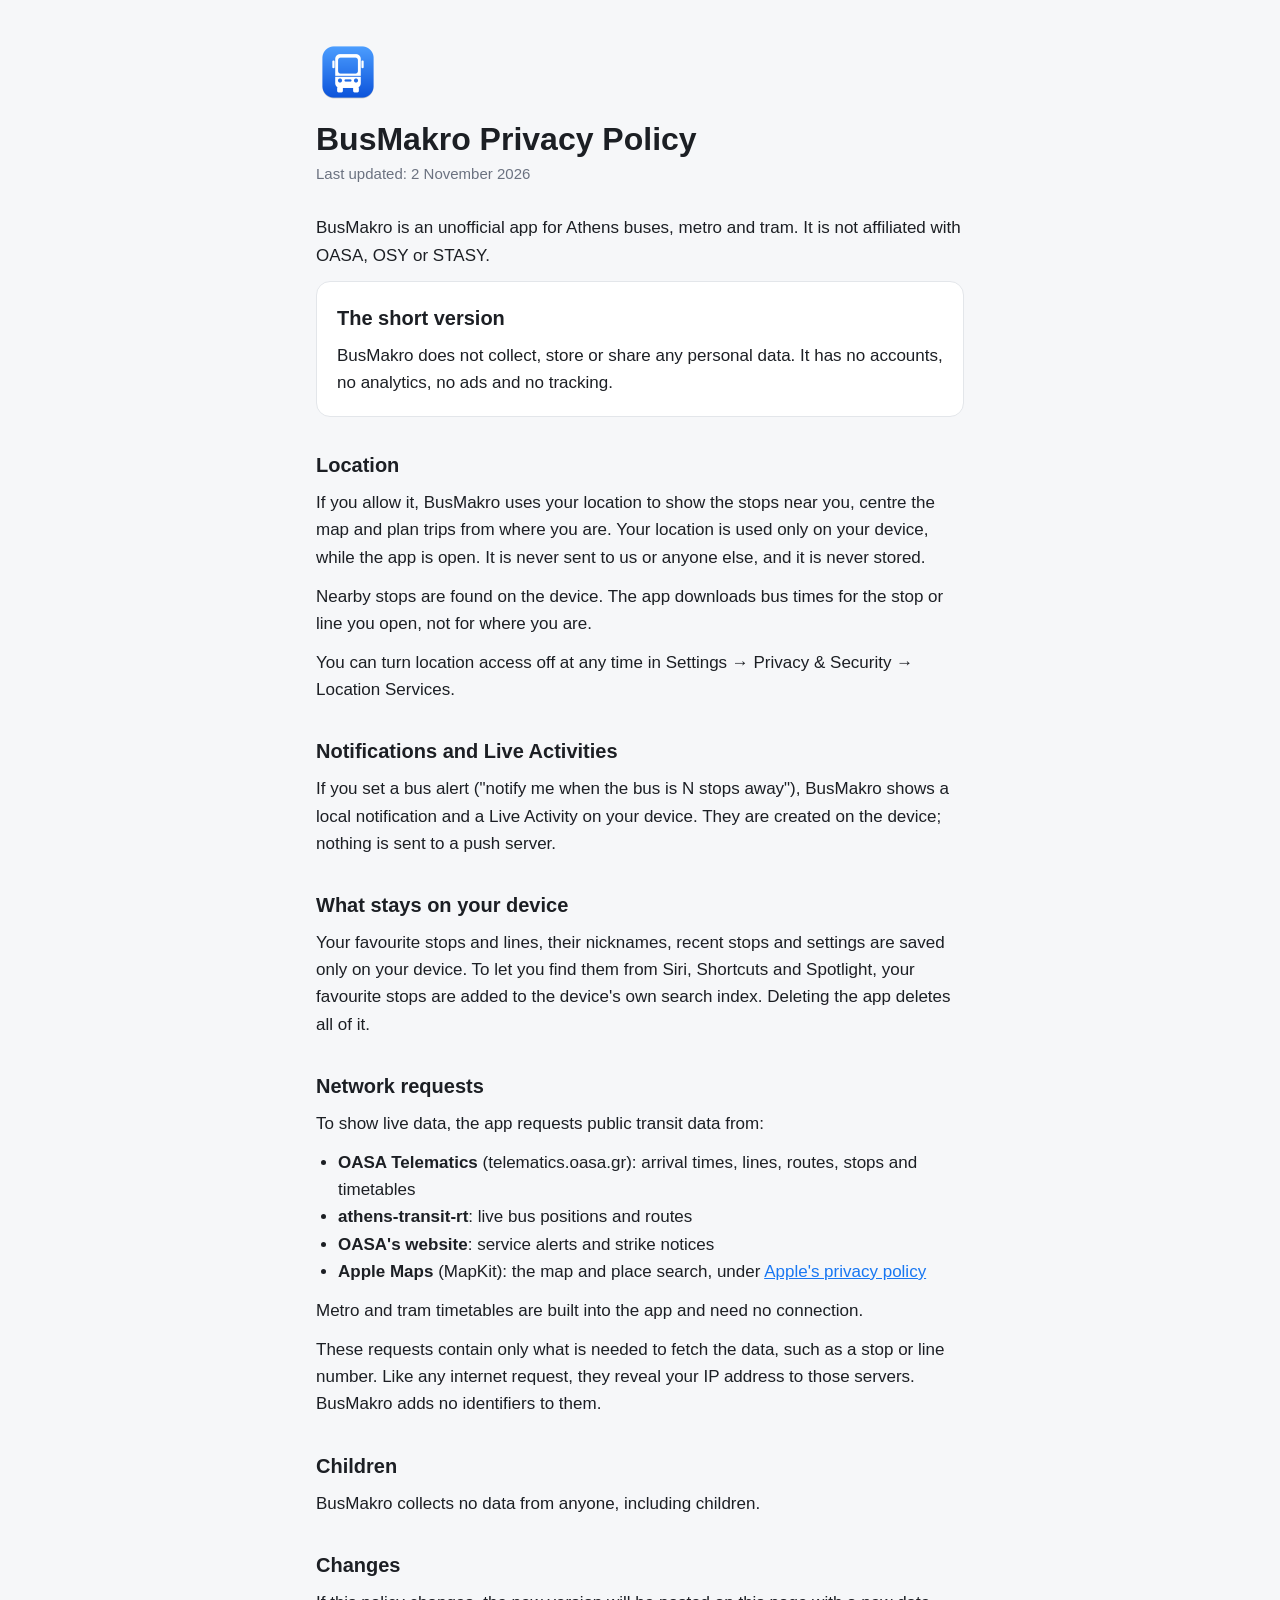
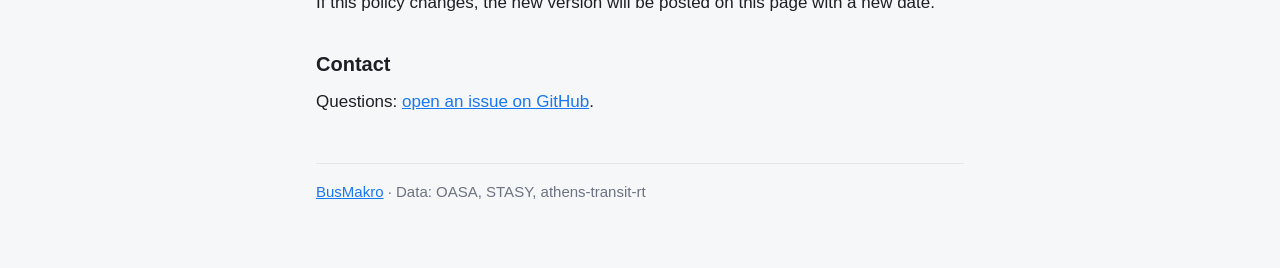
==== docs/privacy.html @ 38928fb8 "README for the SwiftUI app; website with support page and privacy policy (docs/, GitHub Pages) Co-Au" ====
<!doctype html>
<html lang="en">
<head>
<meta charset="utf-8">
<meta name="viewport" content="width=device-width, initial-scale=1">
<title>BusMakro Privacy Policy</title>
<meta name="description" content="BusMakro collects no personal data: no accounts, analytics, ads or tracking.">
<link rel="icon" href="icon.png">
<link rel="stylesheet" href="style.css">
</head>
<body>
<main>
  <header>
    <a href="./"><img src="icon.png" width="64" height="64" alt=""></a>
    <h1>BusMakro Privacy Policy</h1>
    <p class="muted">Last updated: 2 November 2026</p>
  </header>

  <p>BusMakro is an unofficial app for Athens buses, metro and tram. It is not affiliated with OASA, OSY or STASY.</p>

  <div class="summary">
    <h2>The short version</h2>
    <p>BusMakro does not collect, store or share any personal data. It has no accounts, no analytics, no ads and no tracking.</p>
  </div>

  <h2>Location</h2>
  <p>If you allow it, BusMakro uses your location to show the stops near you, centre the map and plan trips from where you are. Your location is used only on your device, while the app is open. It is never sent to us or anyone else, and it is never stored.</p>
  <p>Nearby stops are found on the device. The app downloads bus times for the stop or line you open, not for where you are.</p>
  <p>You can turn location access off at any time in Settings → Privacy &amp; Security → Location Services.</p>

  <h2>Notifications and Live Activities</h2>
  <p>If you set a bus alert ("notify me when the bus is N stops away"), BusMakro shows a local notification and a Live Activity on your device. They are created on the device; nothing is sent to a push server.</p>

  <h2>What stays on your device</h2>
  <p>Your favourite stops and lines, their nicknames, recent stops and settings are saved only on your device. To let you find them from Siri, Shortcuts and Spotlight, your favourite stops are added to the device's own search index. Deleting the app deletes all of it.</p>

  <h2>Network requests</h2>
  <p>To show live data, the app requests public transit data from:</p>
  <ul>
    <li><strong>OASA Telematics</strong> (telematics.oasa.gr): arrival times, lines, routes, stops and timetables</li>
    <li><strong>athens-transit-rt</strong>: live bus positions and routes</li>
    <li><strong>OASA's website</strong>: service alerts and strike notices</li>
    <li><strong>Apple Maps</strong> (MapKit): the map and place search, under <a href="https://www.apple.com/legal/privacy/">Apple's privacy policy</a></li>
  </ul>
  <p>Metro and tram timetables are built into the app and need no connection.</p>
  <p>These requests contain only what is needed to fetch the data, such as a stop or line number. Like any internet request, they reveal your IP address to those servers. BusMakro adds no identifiers to them.</p>

  <h2>Children</h2>
  <p>BusMakro collects no data from anyone, including children.</p>

  <h2>Changes</h2>
  <p>If this policy changes, the new version will be posted on this page with a new date.</p>

  <h2>Contact</h2>
  <p>Questions: <a href="https://github.com/tassosmak/BusMakro/issues">open an issue on GitHub</a>.</p>

  <footer class="muted"><a href="./">BusMakro</a> · Data: OASA, STASY, athens-transit-rt</footer>
</main>
</body>
</html>
---- docs/style.css ----
:root {
  --bg: #f6f7f9; --card: #ffffff; --text: #1c1f24; --muted: #6b7280; --accent: #1877f2; --line: #e3e6ea;
  color-scheme: light dark;
}
@media (prefers-color-scheme: dark) {
  :root { --bg: #111317; --card: #1b1e24; --text: #eceef1; --muted: #9aa1ab; --accent: #5aa2ff; --line: #2a2e36; }
}
* { box-sizing: border-box; }
body {
  margin: 0; background: var(--bg); color: var(--text);
  font: 17px/1.6 -apple-system, BlinkMacSystemFont, "Segoe UI", Roboto, sans-serif;
}
main { max-width: 680px; margin: 0 auto; padding: 40px 16px 64px; }
header { margin-bottom: 28px; }
header img { border-radius: 14px; display: block; margin-bottom: 16px; }
h1 { font-size: 32px; line-height: 1.2; margin: 0 0 4px; }
h2 { font-size: 20px; margin: 32px 0 8px; }
p, ul { margin: 0 0 12px; }
ul { padding-left: 22px; }
a { color: var(--accent); }
.muted { color: var(--muted); font-size: 15px; }
.summary { background: var(--card); border: 1px solid var(--line); border-radius: 14px; padding: 4px 20px 8px; }
.summary h2 { margin-top: 16px; }
.links { display: flex; flex-wrap: wrap; gap: 10px; margin: 20px 0; }
.links a { background: var(--card); border: 1px solid var(--line); border-radius: 999px; padding: 8px 16px; text-decoration: none; }
footer { margin-top: 48px; padding-top: 16px; border-top: 1px solid var(--line); }
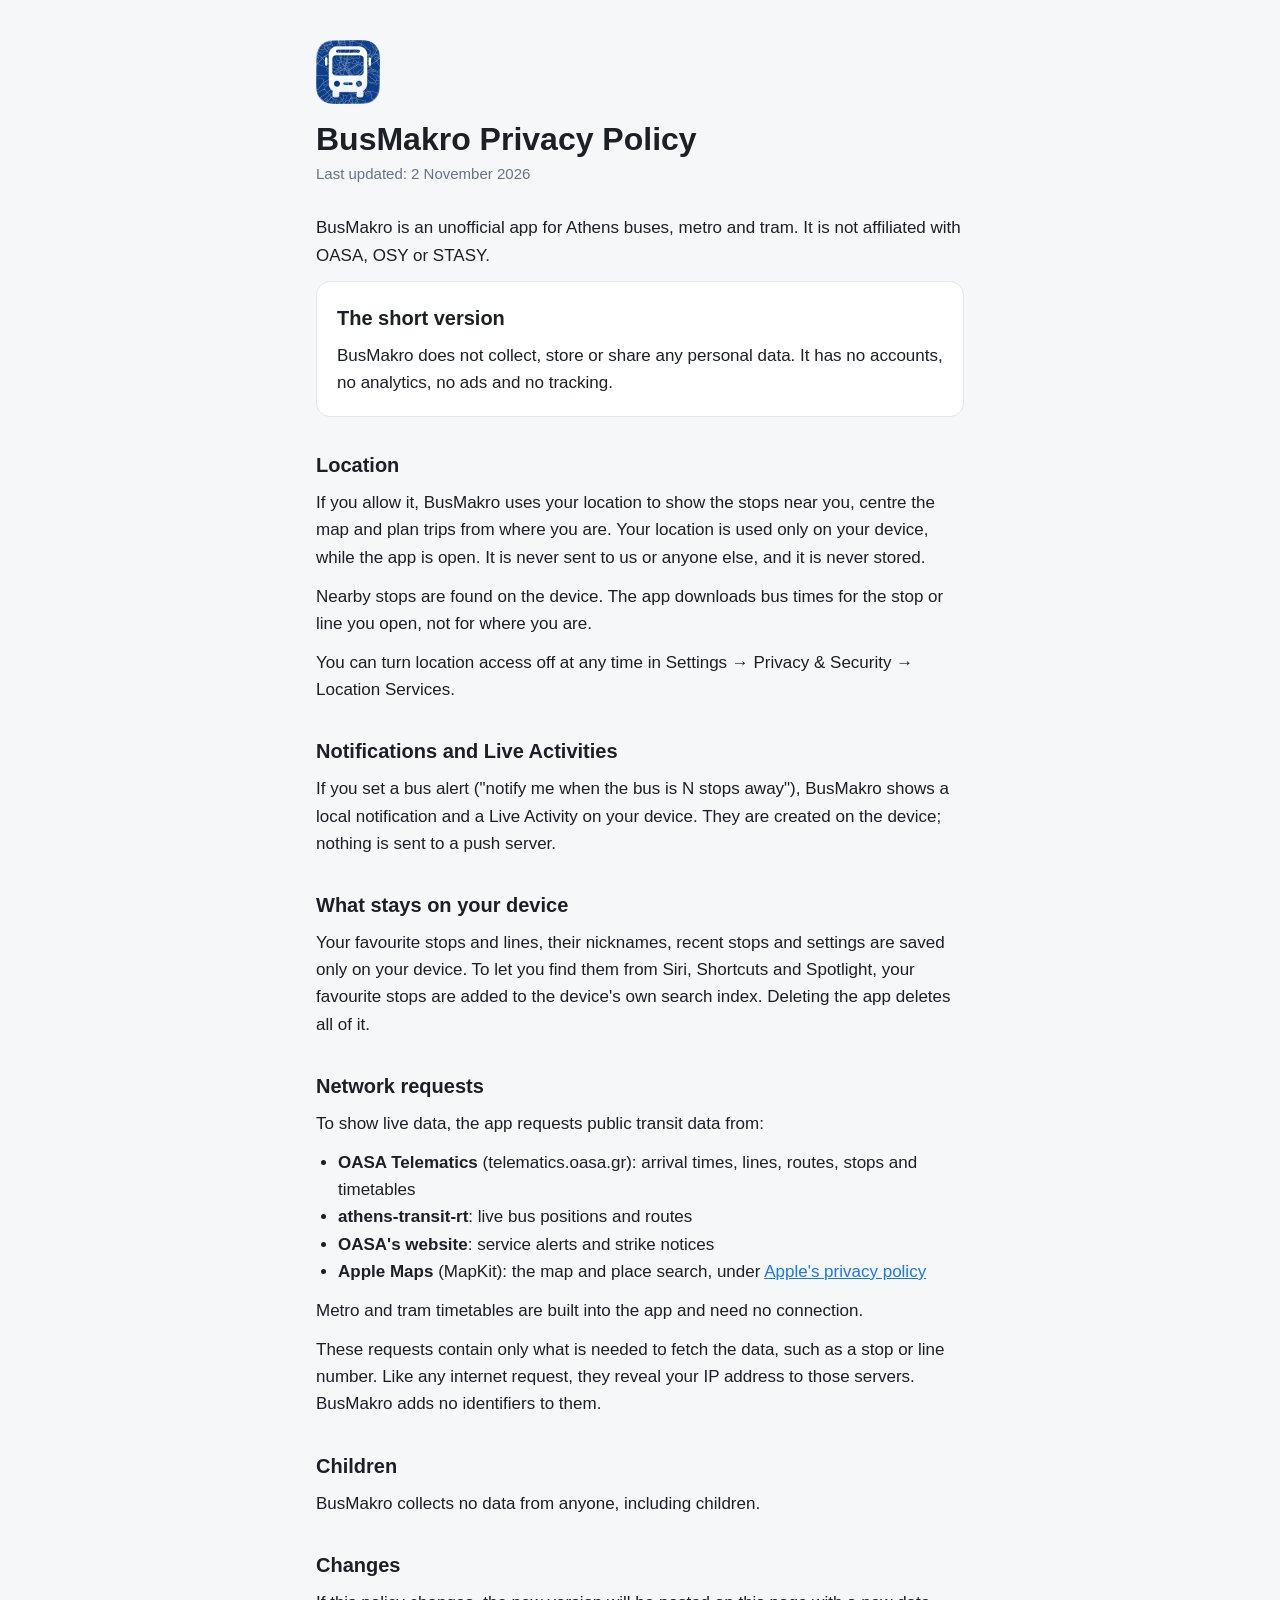
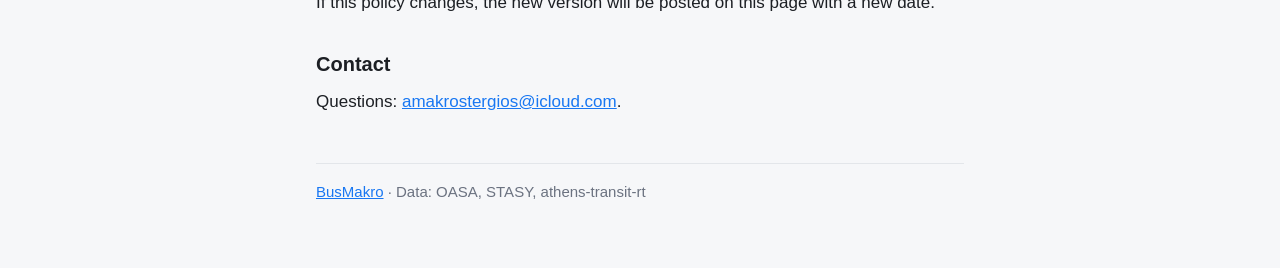
==== commit e8bf9df4: "BusMakro's SwiftUI app in its own repository (tassosmak/BusMakro-Swift): the Python app stays in tas" ====
--- a/docs/privacy.html
+++ b/docs/privacy.html
@@ -52,7 +52,7 @@
   <p>If this policy changes, the new version will be posted on this page with a new date.</p>
 
   <h2>Contact</h2>
-  <p>Questions: <a href="https://github.com/tassosmak/BusMakro/issues">open an issue on GitHub</a>.</p>
+  <p>Questions: <a href="mailto:amakrostergios@icloud.com">amakrostergios@icloud.com</a>.</p>
 
   <footer class="muted"><a href="./">BusMakro</a> · Data: OASA, STASY, athens-transit-rt</footer>
 </main>
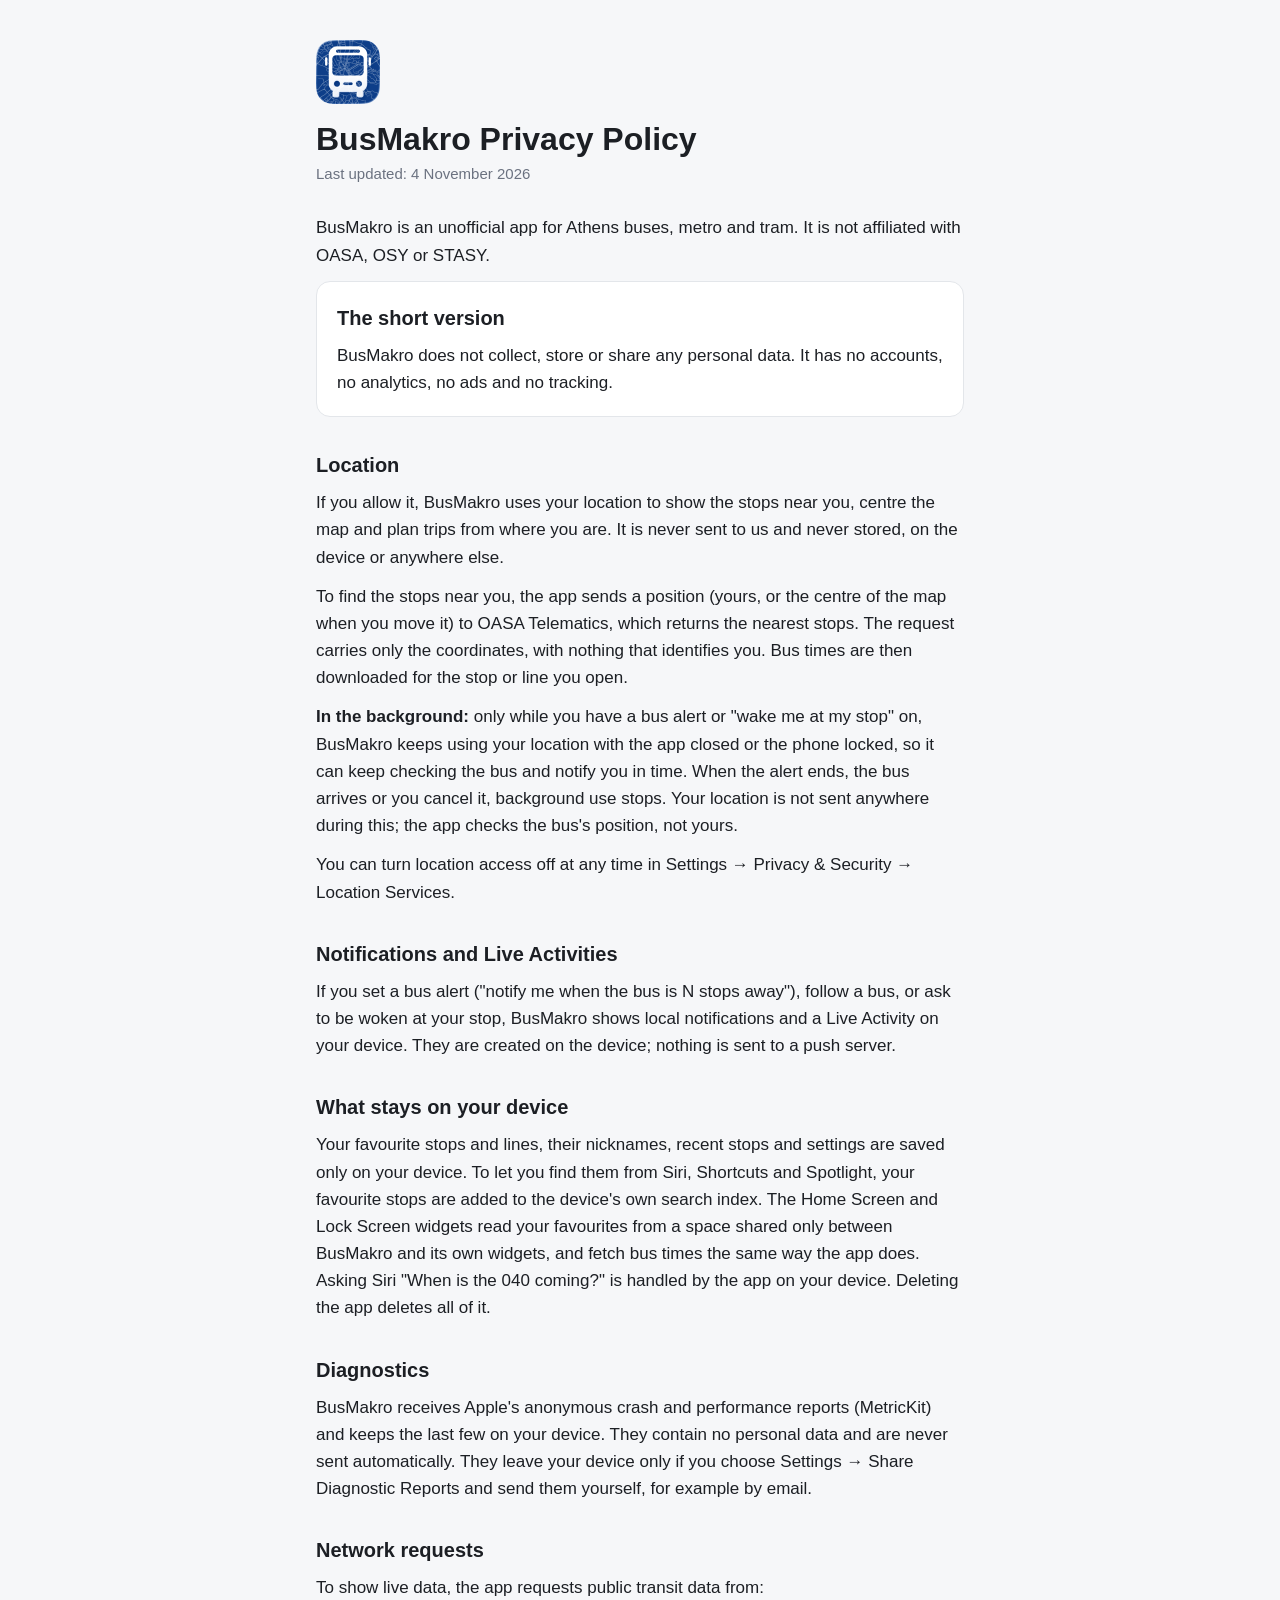
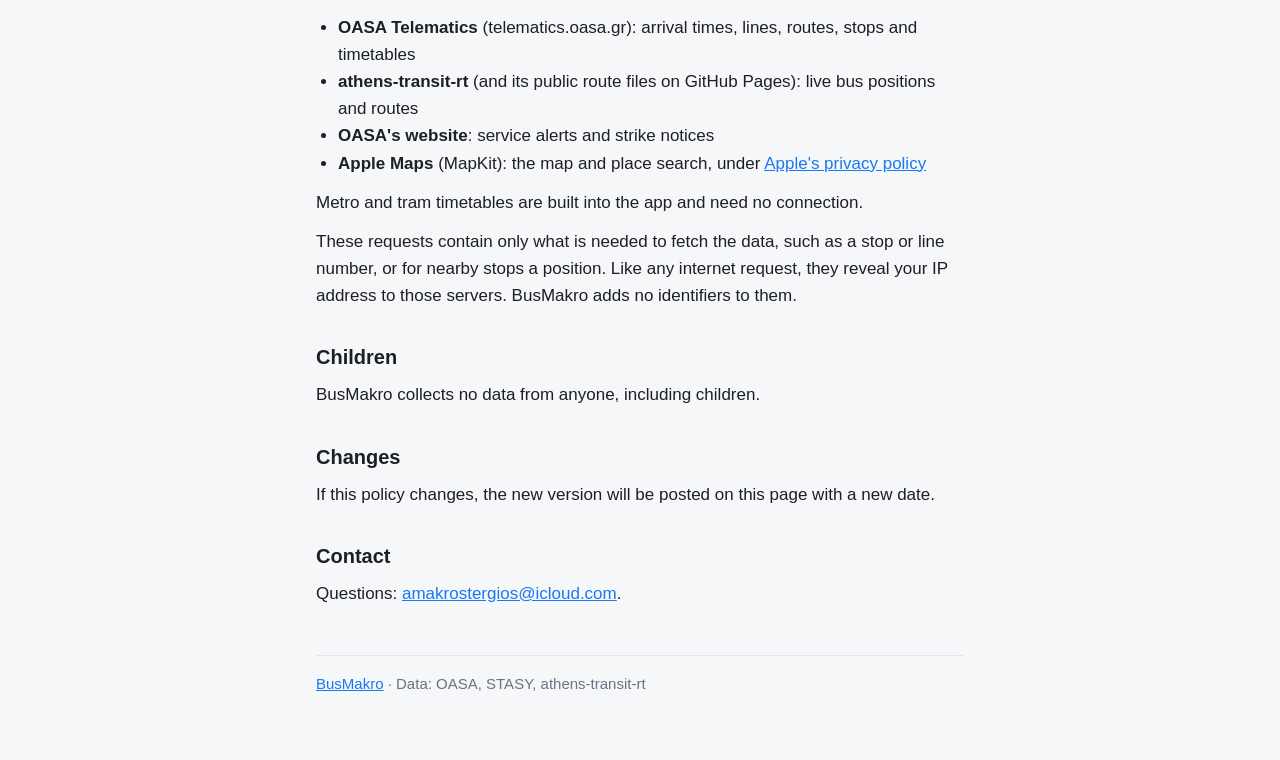
==== commit a545c0e3: "Privacy policy: location is sent to OASA (coordinates only) to find nearby stops; background locatio" ====
--- a/docs/privacy.html
+++ b/docs/privacy.html
@@ -13,7 +13,7 @@
   <header>
     <a href="./"><img src="icon.png" width="64" height="64" alt=""></a>
     <h1>BusMakro Privacy Policy</h1>
-    <p class="muted">Last updated: 2 November 2026</p>
+    <p class="muted">Last updated: 4 November 2026</p>
   </header>
 
   <p>BusMakro is an unofficial app for Athens buses, metro and tram. It is not affiliated with OASA, OSY or STASY.</p>
@@ -24,26 +24,30 @@
   </div>
 
   <h2>Location</h2>
-  <p>If you allow it, BusMakro uses your location to show the stops near you, centre the map and plan trips from where you are. Your location is used only on your device, while the app is open. It is never sent to us or anyone else, and it is never stored.</p>
-  <p>Nearby stops are found on the device. The app downloads bus times for the stop or line you open, not for where you are.</p>
+  <p>If you allow it, BusMakro uses your location to show the stops near you, centre the map and plan trips from where you are. It is never sent to us and never stored, on the device or anywhere else.</p>
+  <p>To find the stops near you, the app sends a position (yours, or the centre of the map when you move it) to OASA Telematics, which returns the nearest stops. The request carries only the coordinates, with nothing that identifies you. Bus times are then downloaded for the stop or line you open.</p>
+  <p><strong>In the background:</strong> only while you have a bus alert or "wake me at my stop" on, BusMakro keeps using your location with the app closed or the phone locked, so it can keep checking the bus and notify you in time. When the alert ends, the bus arrives or you cancel it, background use stops. Your location is not sent anywhere during this; the app checks the bus's position, not yours.</p>
   <p>You can turn location access off at any time in Settings → Privacy &amp; Security → Location Services.</p>
 
   <h2>Notifications and Live Activities</h2>
-  <p>If you set a bus alert ("notify me when the bus is N stops away"), BusMakro shows a local notification and a Live Activity on your device. They are created on the device; nothing is sent to a push server.</p>
+  <p>If you set a bus alert ("notify me when the bus is N stops away"), follow a bus, or ask to be woken at your stop, BusMakro shows local notifications and a Live Activity on your device. They are created on the device; nothing is sent to a push server.</p>
 
   <h2>What stays on your device</h2>
-  <p>Your favourite stops and lines, their nicknames, recent stops and settings are saved only on your device. To let you find them from Siri, Shortcuts and Spotlight, your favourite stops are added to the device's own search index. Deleting the app deletes all of it.</p>
+  <p>Your favourite stops and lines, their nicknames, recent stops and settings are saved only on your device. To let you find them from Siri, Shortcuts and Spotlight, your favourite stops are added to the device's own search index. The Home Screen and Lock Screen widgets read your favourites from a space shared only between BusMakro and its own widgets, and fetch bus times the same way the app does. Asking Siri "When is the 040 coming?" is handled by the app on your device. Deleting the app deletes all of it.</p>
+
+  <h2>Diagnostics</h2>
+  <p>BusMakro receives Apple's anonymous crash and performance reports (MetricKit) and keeps the last few on your device. They contain no personal data and are never sent automatically. They leave your device only if you choose Settings → Share Diagnostic Reports and send them yourself, for example by email.</p>
 
   <h2>Network requests</h2>
   <p>To show live data, the app requests public transit data from:</p>
   <ul>
     <li><strong>OASA Telematics</strong> (telematics.oasa.gr): arrival times, lines, routes, stops and timetables</li>
-    <li><strong>athens-transit-rt</strong>: live bus positions and routes</li>
+    <li><strong>athens-transit-rt</strong> (and its public route files on GitHub Pages): live bus positions and routes</li>
     <li><strong>OASA's website</strong>: service alerts and strike notices</li>
     <li><strong>Apple Maps</strong> (MapKit): the map and place search, under <a href="https://www.apple.com/legal/privacy/">Apple's privacy policy</a></li>
   </ul>
   <p>Metro and tram timetables are built into the app and need no connection.</p>
-  <p>These requests contain only what is needed to fetch the data, such as a stop or line number. Like any internet request, they reveal your IP address to those servers. BusMakro adds no identifiers to them.</p>
+  <p>These requests contain only what is needed to fetch the data, such as a stop or line number, or for nearby stops a position. Like any internet request, they reveal your IP address to those servers. BusMakro adds no identifiers to them.</p>
 
   <h2>Children</h2>
   <p>BusMakro collects no data from anyone, including children.</p>
